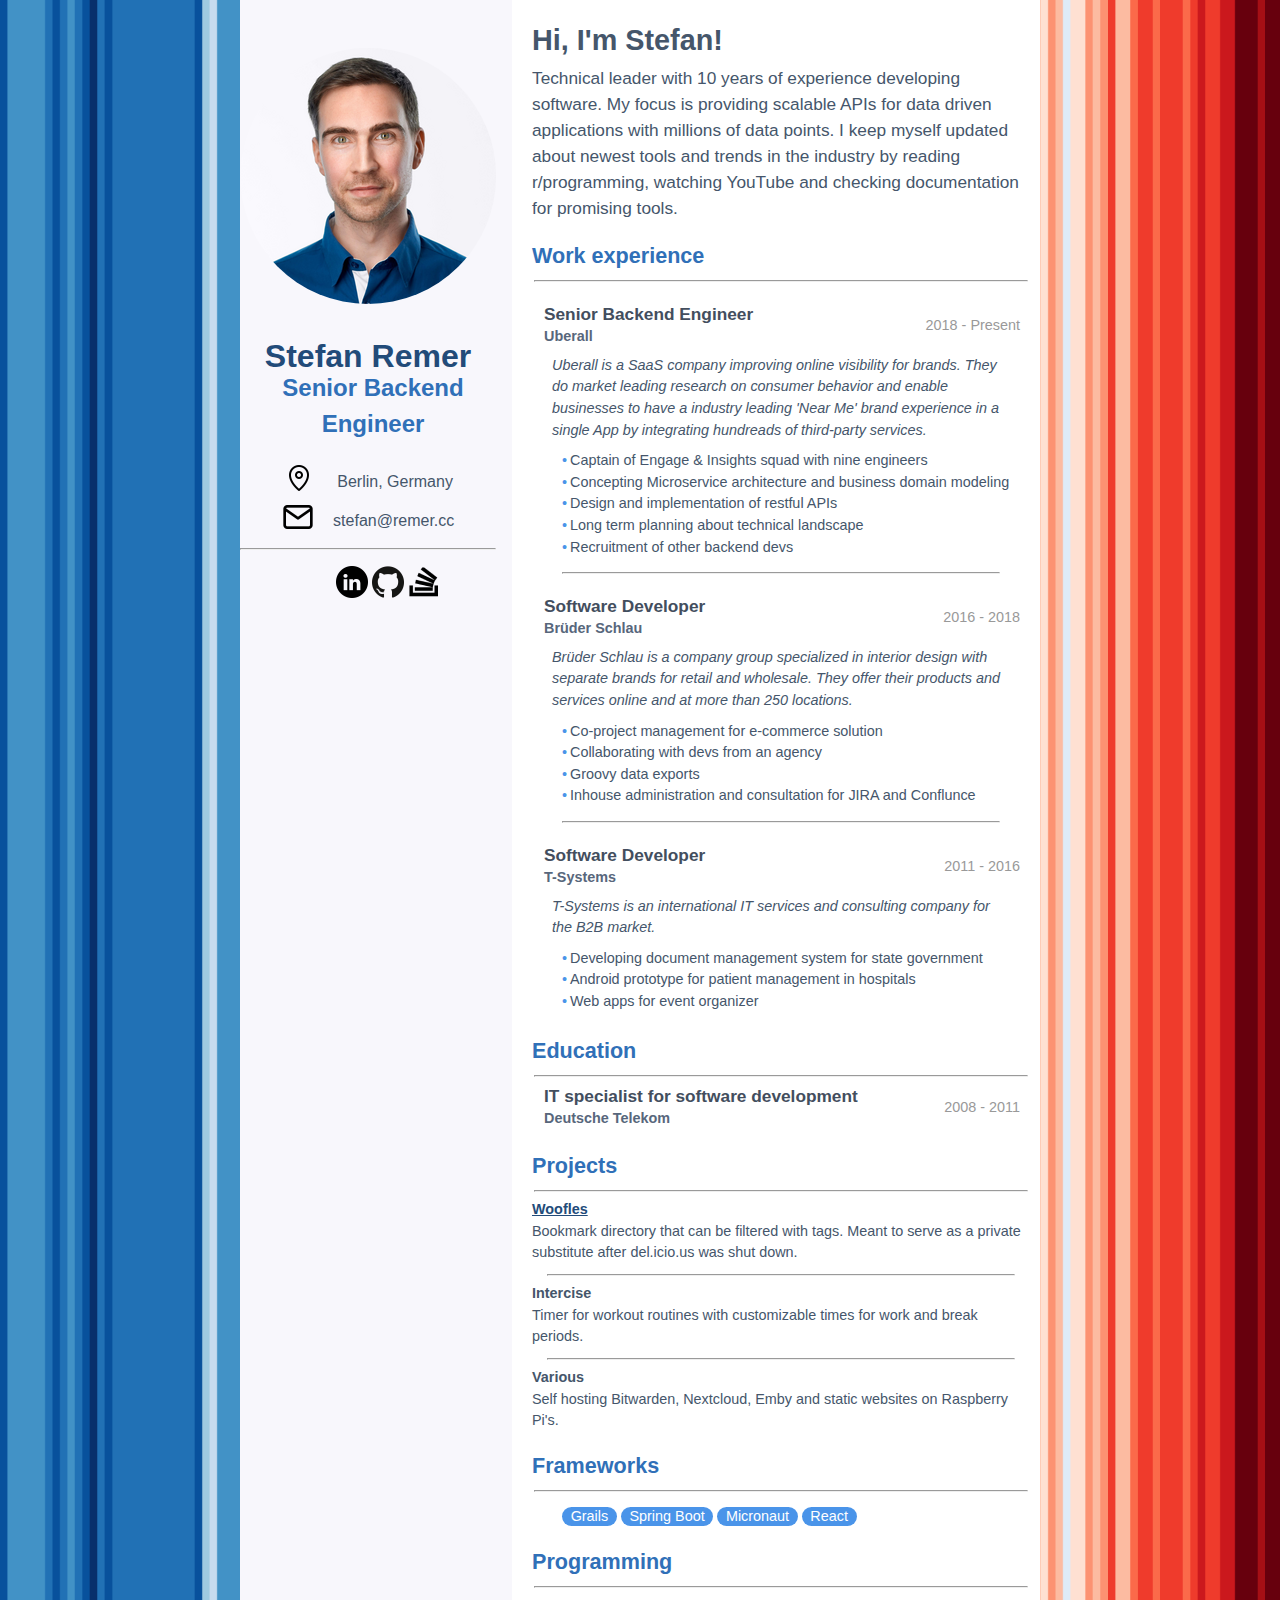
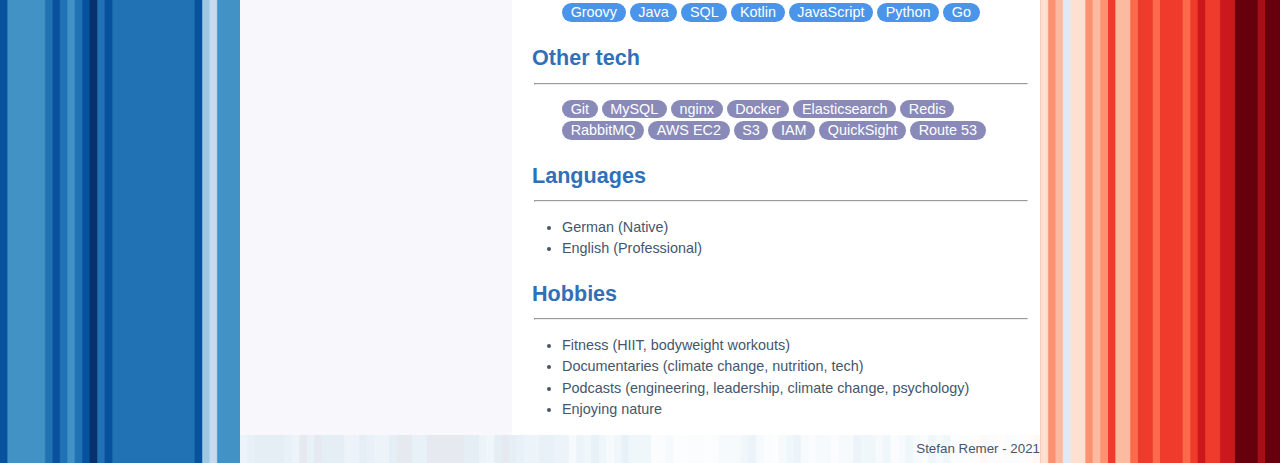
==== index.html @ 42f54d9b "umlaut fix" ====
<!DOCTYPE html>
<html>
  <head>
    <title>Stefan Remer</title>
    <link rel="stylesheet" href="style.css" />
    <meta property="og:title" content="Stefan Remer" />
    <meta property="og:description" content="Personal developer website" />
    <meta property="og:type" content="website" />
    <meta property="og:url" content="https://remer.cc" />
    <meta property="og:locale" content="en_gb" />
    <!-- <meta property="og:image" content=""> -->
  </head>
  <body>
    <div class="wrapper">
      <div class="summary">
        <div class="portrait">
          <img src="portrait.png" />
        </div>
        <div class="header">
          <div class="name">
            <h1>Stefan Remer</h1>
          </div>
          <div class="title">
            <h2>Senior Backend Engineer</h2>
          </div>

          <div class="contact">
            <div class="contact-row">
              <div><img src="pin.png" /></div>
              <div>Berlin, Germany</div>
            </div>
            <div class="contact-row">
              <div><img src="mail.png" /></div>
              <div>stefan@remer.cc</div>
            </div>
          </div>
        </div>

        <hr />

        <ul class="social">
          <li><a href="https://linkedin.com/in/stefan-remer/" target="_blank"><img src="linkedin.png"/></a></li>
          <li><a href="https://github.com/steffbo" target="_blank"><img src="github.png"/></a></li>
          <li><a href="https://stackoverflow.com/users/651100/" target="_blank"><img src="stackoverflow.png"/></a></li>
        </ul>
      </div>

      <div class="biography">
        <section id="intro">
          <h1>Hi, I'm Stefan!</h1>
          <div class="brief">Technical leader with 10 years of experience developing software.
            My focus is providing scalable APIs for data driven applications with millions of data points.
            I keep myself updated about newest tools and trends in the industry by reading r/programming, watching YouTube
            and checking documentation for promising tools. 
          </div>
        </section>

        <section id="jobs">
          <h2>Work experience</h2>
          <hr/>
          <div class="job">
            <div class="job-header">
              <div class="job-header-left">
                <div class="job-header-title">Senior Backend Engineer</div>
                <div class="job-header-company">Uberall</div>
              </div>
              <div class="job-header-right">2018 - Present</div>
            </div>
            <div class="company-description">
              Uberall is a SaaS company improving online visibility for brands. 
              They do market leading research on consumer behavior and enable businesses 
              to have a industry leading 'Near Me' brand experience in a single App 
              by integrating hundreads of third-party services.
            </div>
            <div class="job-content">
              <ul>
                <li>Captain of Engage & Insights squad with nine engineers</li>
                <li>Concepting Microservice architecture and business domain modeling</li>
                <li>Design and implementation of restful APIs</li>
                <li>Long term planning about technical landscape</li>
                <li>Recruitment of other backend devs</li>
              </ul>
            </div>
          </div>

          <hr class="job-devider"/>

          <div class="job">
            <div class="job-header">
              <div class="job-header-left">
                <div class="job-header-title">Software Developer</div>
                <div class="job-header-company">Br&uuml;der Schlau</div>
              </div>
              <div class="job-header-right">2016 - 2018</div>
            </div>
            <div class="company-description">
              Br&uuml;der Schlau is a company group specialized in interior design with separate brands 
              for retail and wholesale. They offer their products and services online and at more than 250 locations.
            </div>
            <div class="job-content">
              <ul>
                <li>Co-project management for e-commerce solution</li>
                <li>Collaborating with devs from an agency</li>
                <li>Groovy data exports</li>
                <li>Inhouse administration and consultation for JIRA and Conflunce</li>
              </ul>
            </div>
          </div>

          <hr class="job-devider"/>

          <div class="job">
            <div class="job-header">
              <div class="job-header-left">
                <div class="job-header-title">Software Developer</div>
                <div class="job-header-company">T-Systems</div>
              </div>
              <div class="job-header-right">2011 - 2016</div>
            </div>
            <div class="company-description">
              T-Systems is an international IT services and consulting company for the B2B market.
            </div>
            <div class="job-content">
              <ul>
                <li>Developing document management system for state government</li>
                <li>Android prototype for patient management in hospitals</li>
                <li>Web apps for event organizer</li>
              </ul>
            </div>
          </div>

        </section>

        <section id="education">
          <h2>Education</h2>
          <hr/>
          <div class="education-header">
            <div class="education-left">
              <div class="education-title">IT specialist for software development</div>
              <div class="education-company">Deutsche Telekom</div>
            </div>
            <div class="education-time">2008 - 2011</div>
          </div>
        </section>

        
        <section id="projects">
          <h2>Projects</h2>
          <hr/>  
          <div class="project-title">
            <a href="https://woofl.es" target="_blank">Woofles</a>
          </div>
          <div class="project-description">
            Bookmark directory that can be filtered with tags. 
            Meant to serve as a private substitute after del.icio.us was shut down.
          </div>
          <hr class="project-devider"/>
          <div class="project-title">Intercise</div>
          <div class="project-description">
             Timer for workout routines with customizable times for work and break periods.
          </div>
          <hr class="project-devider"/>
          <div class="project-title">Various</div>
          <div class="project-description">
            Self hosting Bitwarden, Nextcloud, Emby and static websites on Raspberry Pi's.
          </div>
        </section>

        <section id="skills">
          <h2>Frameworks</h2>
          <hr/>
          <ul class="skills">
            <li><span class="skill-badge">Grails</span></li>
            <li><span class="skill-badge">Spring Boot</span></li>
            <li><span class="skill-badge">Micronaut</span></li>
            <li><span class="skill-badge">React</span></li>
          </ul>

          <h2>Programming</h2>
          <hr/>
          <ul class="skills">
            <li><span class="skill-badge">Groovy</span></li>
            <li><span class="skill-badge">Java</span></li>
            <li><span class="skill-badge">SQL</span></li>
            <li><span class="skill-badge">Kotlin</span></li>
            <li><span class="skill-badge">JavaScript</span></li>
            <li><span class="skill-badge">Python</span></li>
            <li><span class="skill-badge">Go</span></li>
          </ul>

          <h2>Other tech</h2>
          <hr/>
          <ul class="skills">
            <li><span class="skill-badge badge-others">Git</span></li>
            <li><span class="skill-badge badge-others">MySQL</span></li>
            <li><span class="skill-badge badge-others">nginx</span></li>
            <li><span class="skill-badge badge-others">Docker</span></li>
            <li><span class="skill-badge badge-others">Elasticsearch</span></li>
            <li><span class="skill-badge badge-others">Redis</span></li>
            <li><span class="skill-badge badge-others">RabbitMQ</span></li>
            <li><span class="skill-badge badge-others">AWS EC2</span></li>
            <li><span class="skill-badge badge-others">S3</span></li>
            <li><span class="skill-badge badge-others">IAM</span></li>
            <li><span class="skill-badge badge-others">QuickSight</span></li>
            <li><span class="skill-badge badge-others">Route 53</span></li>
            <li></li>
          </ul>
        </section>

        <section id="languages">
          <h2>Languages</h2>
          <hr/>
            <ul>
              <li>German (Native)</li>
              <li>English (Professional)</li>
            </ul>
        </section>

        <section id="hobbies">
          <h2>Hobbies</h2>
          <hr/>
            <ul>
              <li>Fitness (HIIT, bodyweight workouts)</li>
              <li>Documentaries (climate change, nutrition, tech)</li>
              <li>Podcasts (engineering, leadership, climate change, psychology)</li>
              <li>Enjoying nature</li>
            </ul>
        </section>

      </div>

    </div>
    <footer>
        <div class="footer-text">
          Stefan Remer - 2021
        </div>
      </footer>
  </body>
</html>
---- style.css ----
body {
  padding: 0;
  margin: 0;
  background-image: url("global-warming-stripes.png");
  background-repeat: repeat-y;
  background-size: contain;
  font-family: 'Roboto', sans-serif;
  font-size: 1rem;
  font-weight: 400;
  line-height: 1.5;
  color: #45566b;
}

a {
  color: #224b79;
}

.wrapper {
  display: flex;
  flex-direction: column;
  width: 80%;
  margin: auto;
}

.summary {
  padding-top: 3rem;
  background-color: #f8f7fc;
  text-align: center;
  color: #224b79;
}

.name {
  margin-bottom: -30px;
}

.portrait img {
  width: 256px;
  border-radius: 50%;
}

.contact {
  margin: 0 35%;
  display: flex;
  flex-direction: column;
}

.contact-row {
  justify-content: space-around;
  align-items: center;
  display: flex;
  color: #45566b;
}

ul.social > li {
  display: inline-block;
  zoom: 1;
}

h1 {
  margin-bottom: 4px;
}

h2, h3 {
  margin-left: 10px;
  color: #3070b8;
}

.biography hr {
  width: 95%;
  margin-top: -10px;
}

#intro {
  margin-left: 10px;
}

.brief {
  font-size: larger;
  padding-right: 6px;
}

#job {
  margin: -20px 0 0 20px;
}

.biography {
  background-color: #fff;
  font-size: 0.9rem;
  width: 100%;
}

.job {  
  display: flex;
  margin: 20px 20px 0;
  flex-direction: column;
}

.job-header {
  display: flex;
  justify-content: space-between;
}

.job-header-left {
  display: flex;
  flex-direction: column;
}

.job-header-title {
  margin: 0 2px 2px 2px;
  font-weight: 700;
  font-size: larger;
  color: #434E5E;
}

.job-header-company {
  margin: -4px 2px 2px 2px;
  font-weight: bold;
  color: #58677c;
}

.job-header-right {
  color: #999;
  align-self: center;
}

.company-description {
  margin: 0 10px;
  padding: 5px 0;
  font-style: italic;
}

.job-content ul {
  margin: 4px 0;
  list-style: none;
}

.job-content li::before {
  content: "\2022";
  color: #4a94e9;
  display: inline-block;
  width: 8px;
  margin-left: -20px;
}

.job-devider {
  margin-top: 10px !important;
  width: 84% !important;
}

.education-header {
  margin: 0 20px;
  display: flex;
  justify-content: space-between;
}

.education-left {
  display: flex;
  flex-direction: column;
}

.education-title {
  margin: 0 2px 2px 2px;
  font-weight: 700;
  font-size: larger;
  color: #434E5E;
}

.education-company {
  margin: -4px 2px 2px 2px;
  font-weight: bold;
  color: #58677c;
}

.education-time {
  color: #999;
  align-self: center;
}

.project-devider {
  margin-top: 10px !important;
  width: 90% !important;
}

.project-title {
  font-weight: bold;
  padding: 0 10px;
}

.project-description {
  padding: 0 10px;
}

.skills li {
  display: inline-block;
}

.skill-badge {
  color: #fff;
  background-color: #4a94e9;
  padding: 0.1em 0.6em;
  border-radius: 10rem;
}

.badge-others {
  background-color: #22237988;
}

footer {
  margin: auto;
  width: 80%;
  background-color: rgba(255, 255, 255, 0.9);
  text-align: right;
  padding: 4px 0;
  font-size: smaller;
}

@media screen and (min-width: 992px) {
  .wrapper {
    width: 800px;
    flex-direction: row;
  }

  .summary {
    padding-right: 1rem;
  }

  .contact {
    margin: 0 2rem;
  }

  .biography {
    padding-left: 10px;
  }

  footer {
    width: 800px;
  }
}

@media screen and (max-width: 992px) {
  .biography {
    font-size: 1rem;
  }

  .name {
    font-size: 1.2em;
  }

  .contact-row {
    font-size: 1.5rem;
  }

  .job-header-title, .education-title {
    font-size: 2em;
  }

  .job-header-company, .education-company {
    font-size: 1.6em;
  }

  .skill-badge {
    font-size: 1.6em;
  }
}

@media print {
  body {
    background-image: none;
  }

  .portrait img {
    width: 156px;
  }

  a {
    color: inherit;
    text-decoration: inherit;
  }

  .summary {
    background-color: #fff;
    width: 100%;
    padding-top: 0;
    display: flex;
    flex-direction: row;
  }

  .name {
    margin-top: -20px;
  }

  .title {
    margin-bottom: -10px;
  }

  .header {
    width: 100%;
  }

  .contact {
    margin: 0 20%;
  }

  .social {
    visibility: hidden;
  }
}
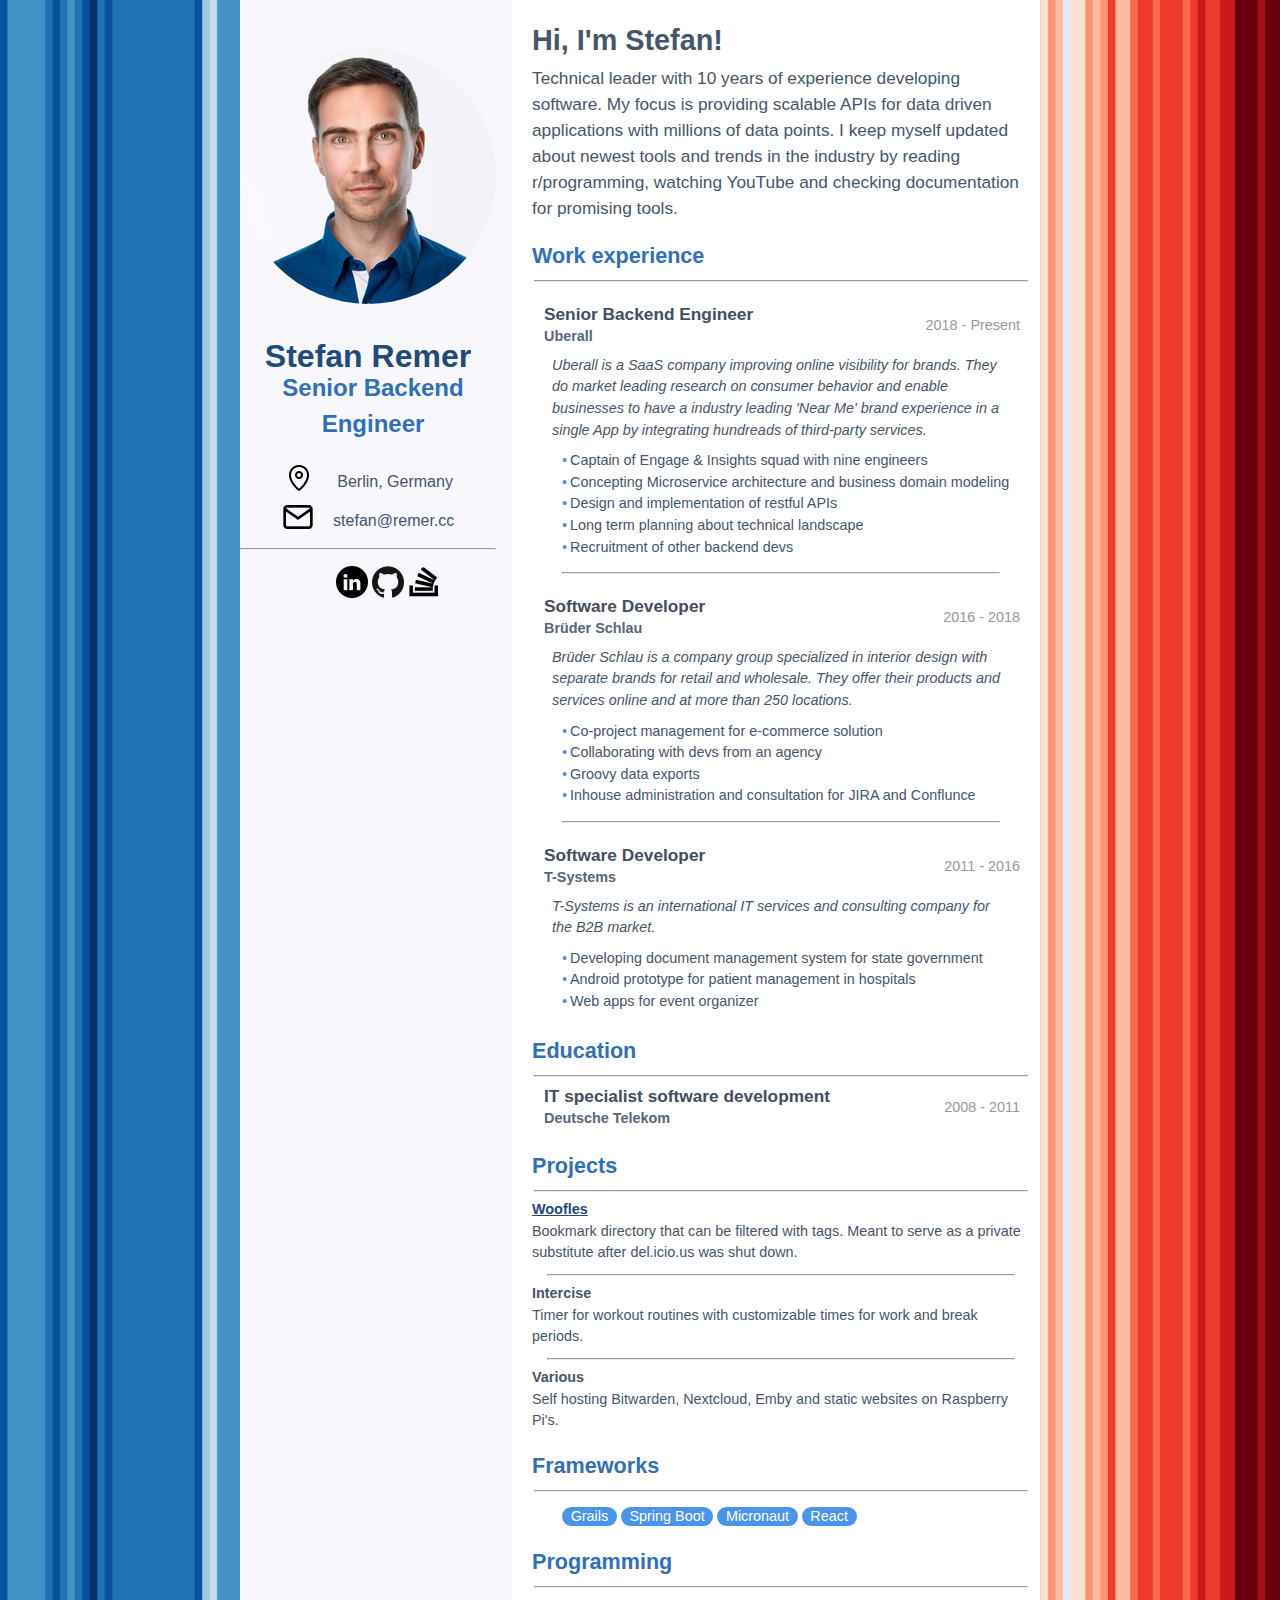
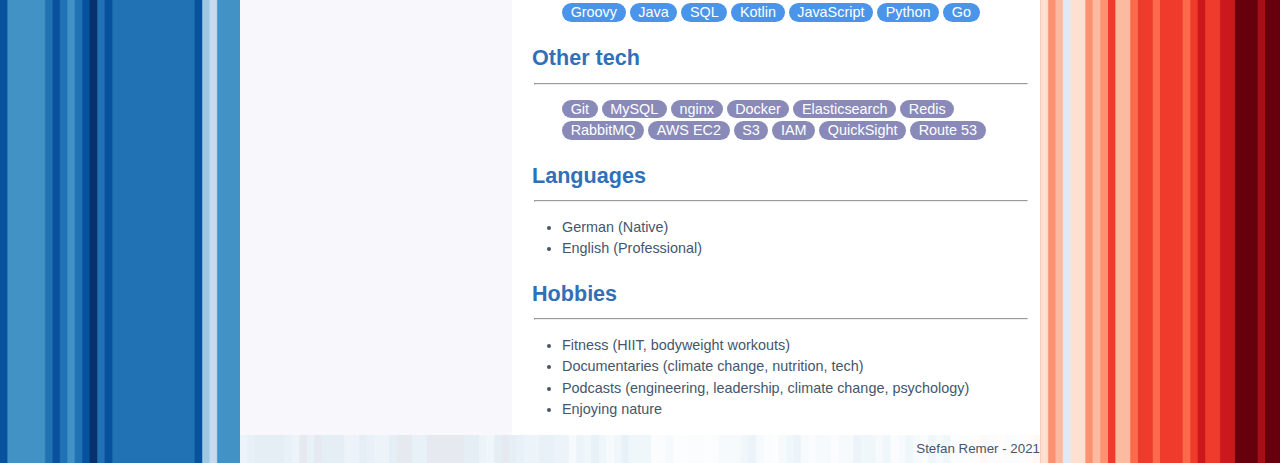
==== commit 0ee7ba8f: "fix education-right" ====
--- a/index.html
+++ b/index.html
@@ -134,15 +134,16 @@
         <section id="education">
           <h2>Education</h2>
           <hr/>
-          <div class="education-header">
-            <div class="education-left">
-              <div class="education-title">IT specialist for software development</div>
-              <div class="education-company">Deutsche Telekom</div>
-            </div>
-            <div class="education-time">2008 - 2011</div>
-          </div>
-        </section>
-
+          <div class="education">
+            <div class="education-header">
+              <div class="education-left">
+                <div class="education-title">IT specialist software development</div>
+                <div class="education-company">Deutsche Telekom</div>
+              </div>
+              <div class="education-right">2008 - 2011</div>
+            </div>
+          </div>
+        </section>
         
         <section id="projects">
           <h2>Projects</h2>
@@ -231,9 +232,9 @@
 
     </div>
     <footer>
-        <div class="footer-text">
-          Stefan Remer - 2021
-        </div>
-      </footer>
+      <div class="footer-text">
+        Stefan Remer - 2021
+      </div>
+    </footer>
   </body>
 </html>
--- a/style.css
+++ b/style.css
@@ -79,14 +79,14 @@
   padding-right: 6px;
 }
 
-#job {
-  margin: -20px 0 0 20px;
-}
-
 .biography {
   background-color: #fff;
   font-size: 0.9rem;
   width: 100%;
+}
+
+#job {
+  margin: -20px 0 0 20px;
 }
 
 .job {  
@@ -147,8 +147,11 @@
   width: 84% !important;
 }
 
+.education {
+  margin: 0 20px 0;
+}
+
 .education-header {
-  margin: 0 20px;
   display: flex;
   justify-content: space-between;
 }
@@ -171,7 +174,7 @@
   color: #58677c;
 }
 
-.education-time {
+.education-right {
   color: #999;
   align-self: center;
 }
@@ -239,7 +242,7 @@
 
 @media screen and (max-width: 992px) {
   .biography {
-    font-size: 1rem;
+    font-size: 1em;
   }
 
   .name {
@@ -255,6 +258,10 @@
   }
 
   .job-header-company, .education-company {
+    font-size: 1.6em;
+  }
+
+  .job-header-right, .education-right {
     font-size: 1.6em;
   }
 
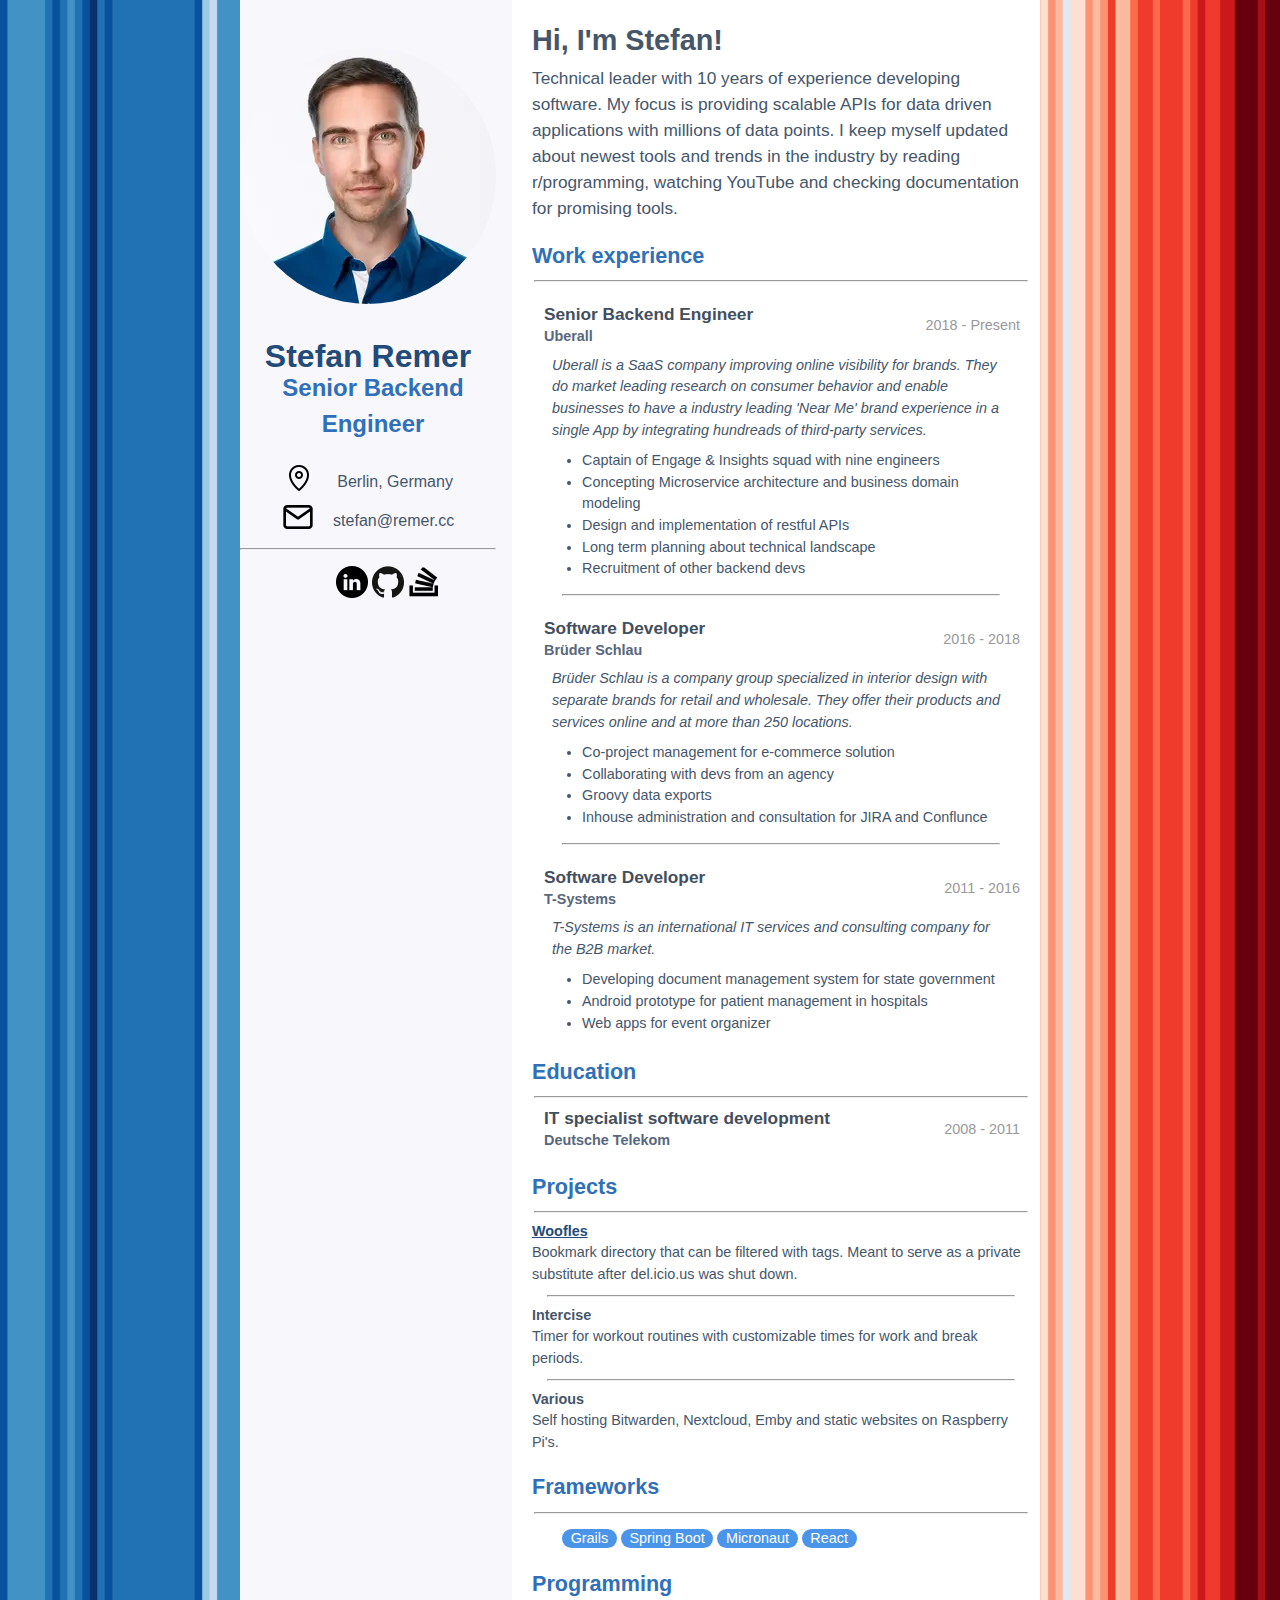
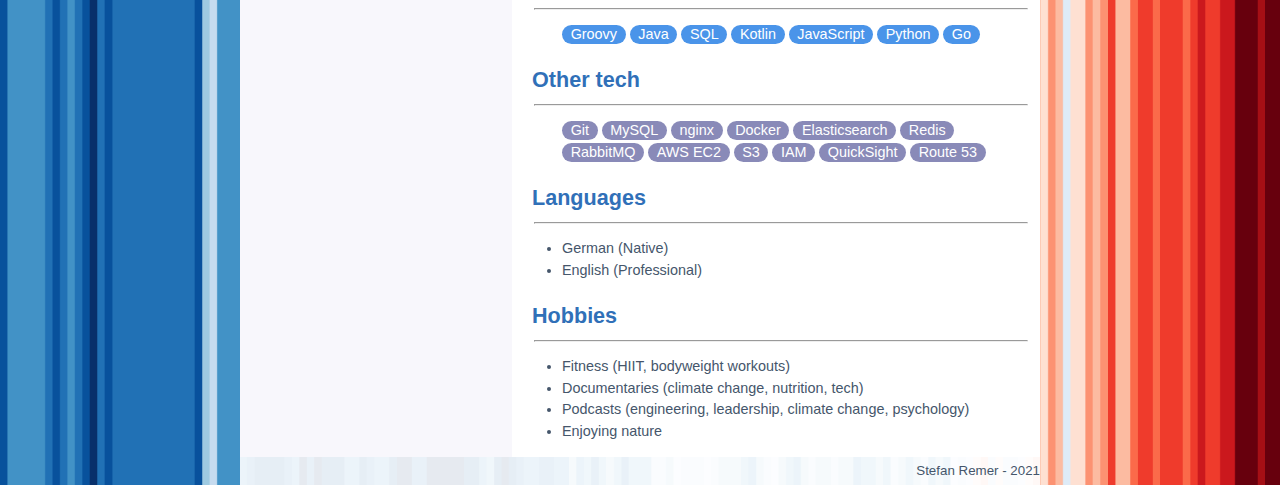
==== commit ec8a66da: "minify" ====
--- a/index.html
+++ b/index.html
@@ -2,19 +2,20 @@
 <html>
   <head>
     <title>Stefan Remer</title>
-    <link rel="stylesheet" href="style.css" />
+    <style>
+      body{padding:0;margin:0;background-image:url(global-warming-stripes-1px.png);background-repeat:repeat-y;background-size:contain;font-family:Roboto,sans-serif;font-size:1rem;font-weight:400;line-height:1.5;color:#45566b}a{color:#224b79}.wrapper{display:flex;flex-direction:column;width:80%;margin:auto}.summary{padding-top:3rem;background-color:#f8f7fc;text-align:center;color:#224b79}.name{margin-bottom:-30px}.portrait img{width:256px;border-radius:50%}.contact{margin:0 35%;display:flex;flex-direction:column}.contact-row{justify-content:space-around;align-items:center;display:flex;color:#45566b}ul.social>li{display:inline-block;zoom:1}h1{margin-bottom:4px}h2,h3{margin-left:10px;color:#3070b8}.biography hr{width:95%;margin-top:-10px}#intro{margin-left:10px}.brief{font-size:larger;padding-right:6px}.biography{background-color:#fff;font-size:.9rem;width:100%}#job{margin:-20px 0 0 20px}.job{display:flex;margin:20px 20px 0;flex-direction:column}.job-header{display:flex;justify-content:space-between}.job-header-left{display:flex;flex-direction:column}.job-header-title{margin:0 2px 2px 2px;font-weight:700;font-size:larger;color:#434e5e}.job-header-company{margin:-4px 2px 2px 2px;font-weight:700;color:#58677c}.job-header-right{color:#999;align-self:center}.company-description{margin:0 10px;padding:5px 0;font-style:italic}.job-content ul{margin:4px 0}.job-devider{margin-top:10px!important;width:84%!important}.education{margin:0 20px 0}.education-header{display:flex;justify-content:space-between}.education-left{display:flex;flex-direction:column}.education-title{margin:0 2px 2px 2px;font-weight:700;font-size:larger;color:#434e5e}.education-company{margin:-4px 2px 2px 2px;font-weight:700;color:#58677c}.education-right{color:#999;align-self:center}.project-devider{margin-top:10px!important;width:90%!important}.project-title{font-weight:700;padding:0 10px}.project-description{padding:0 10px}.skills li{display:inline-block}.skill-badge{color:#fff;background-color:#4a94e9;padding:.1em .6em;border-radius:10rem}.badge-others{background-color:#22237988}footer{margin:auto;width:80%;background-color:rgba(255,255,255,.9);text-align:right;padding:4px 0;font-size:smaller}@media screen and (min-width:992px){.wrapper{width:800px;flex-direction:row}.summary{padding-right:1rem}.contact{margin:0 2rem}.biography{padding-left:10px}footer{width:800px}}@media screen and (max-width:992px){.biography{font-size:1em}.name{font-size:1.2em}.contact-row{font-size:1.5rem}.education-title,.job-header-title{font-size:2em}.education-company,.job-header-company{font-size:1.6em}.education-right,.job-header-right{font-size:1.6em}.skill-badge{font-size:1.6em}}@media print{body{background-image:none}.portrait img{width:156px}a{color:inherit;text-decoration:inherit}.summary{background-color:#fff;width:100%;padding-top:0;display:flex;flex-direction:row}.name{margin-top:-20px}.title{margin-bottom:-10px}.header{width:100%}.contact{margin:0 20%}.social{visibility:hidden}.job-header{margin-top:-8px}footer{visibility:hidden}}
+    </style>
     <meta property="og:title" content="Stefan Remer" />
     <meta property="og:description" content="Personal developer website" />
     <meta property="og:type" content="website" />
     <meta property="og:url" content="https://remer.cc" />
     <meta property="og:locale" content="en_gb" />
-    <!-- <meta property="og:image" content=""> -->
   </head>
   <body>
     <div class="wrapper">
       <div class="summary">
         <div class="portrait">
-          <img src="portrait.png" />
+          <img src="portrait.webp" height="256px" width="256px"/>
         </div>
         <div class="header">
           <div class="name">
@@ -26,11 +27,11 @@
 
           <div class="contact">
             <div class="contact-row">
-              <div><img src="pin.png" /></div>
+              <div><img src="pin.webp" height="32px" width="32px"/></div>
               <div>Berlin, Germany</div>
             </div>
             <div class="contact-row">
-              <div><img src="mail.png" /></div>
+              <div><img src="mail.webp" height="32px" width="32px"/></div>
               <div>stefan@remer.cc</div>
             </div>
           </div>
@@ -39,9 +40,9 @@
         <hr />
 
         <ul class="social">
-          <li><a href="https://linkedin.com/in/stefan-remer/" target="_blank"><img src="linkedin.png"/></a></li>
-          <li><a href="https://github.com/steffbo" target="_blank"><img src="github.png"/></a></li>
-          <li><a href="https://stackoverflow.com/users/651100/" target="_blank"><img src="stackoverflow.png"/></a></li>
+          <li><a href="https://linkedin.com/in/stefan-remer/" target="_blank"><img src="linkedin.webp" height="32px" width="32px"/></a></li>
+          <li><a href="https://github.com/steffbo" target="_blank"><img src="github.webp" height="32px" width="32px"/></a></li>
+          <li><a href="https://stackoverflow.com/users/651100/" target="_blank"><img src="stackoverflow.webp" height="32px" width="32px"/></a></li>
         </ul>
       </div>
 
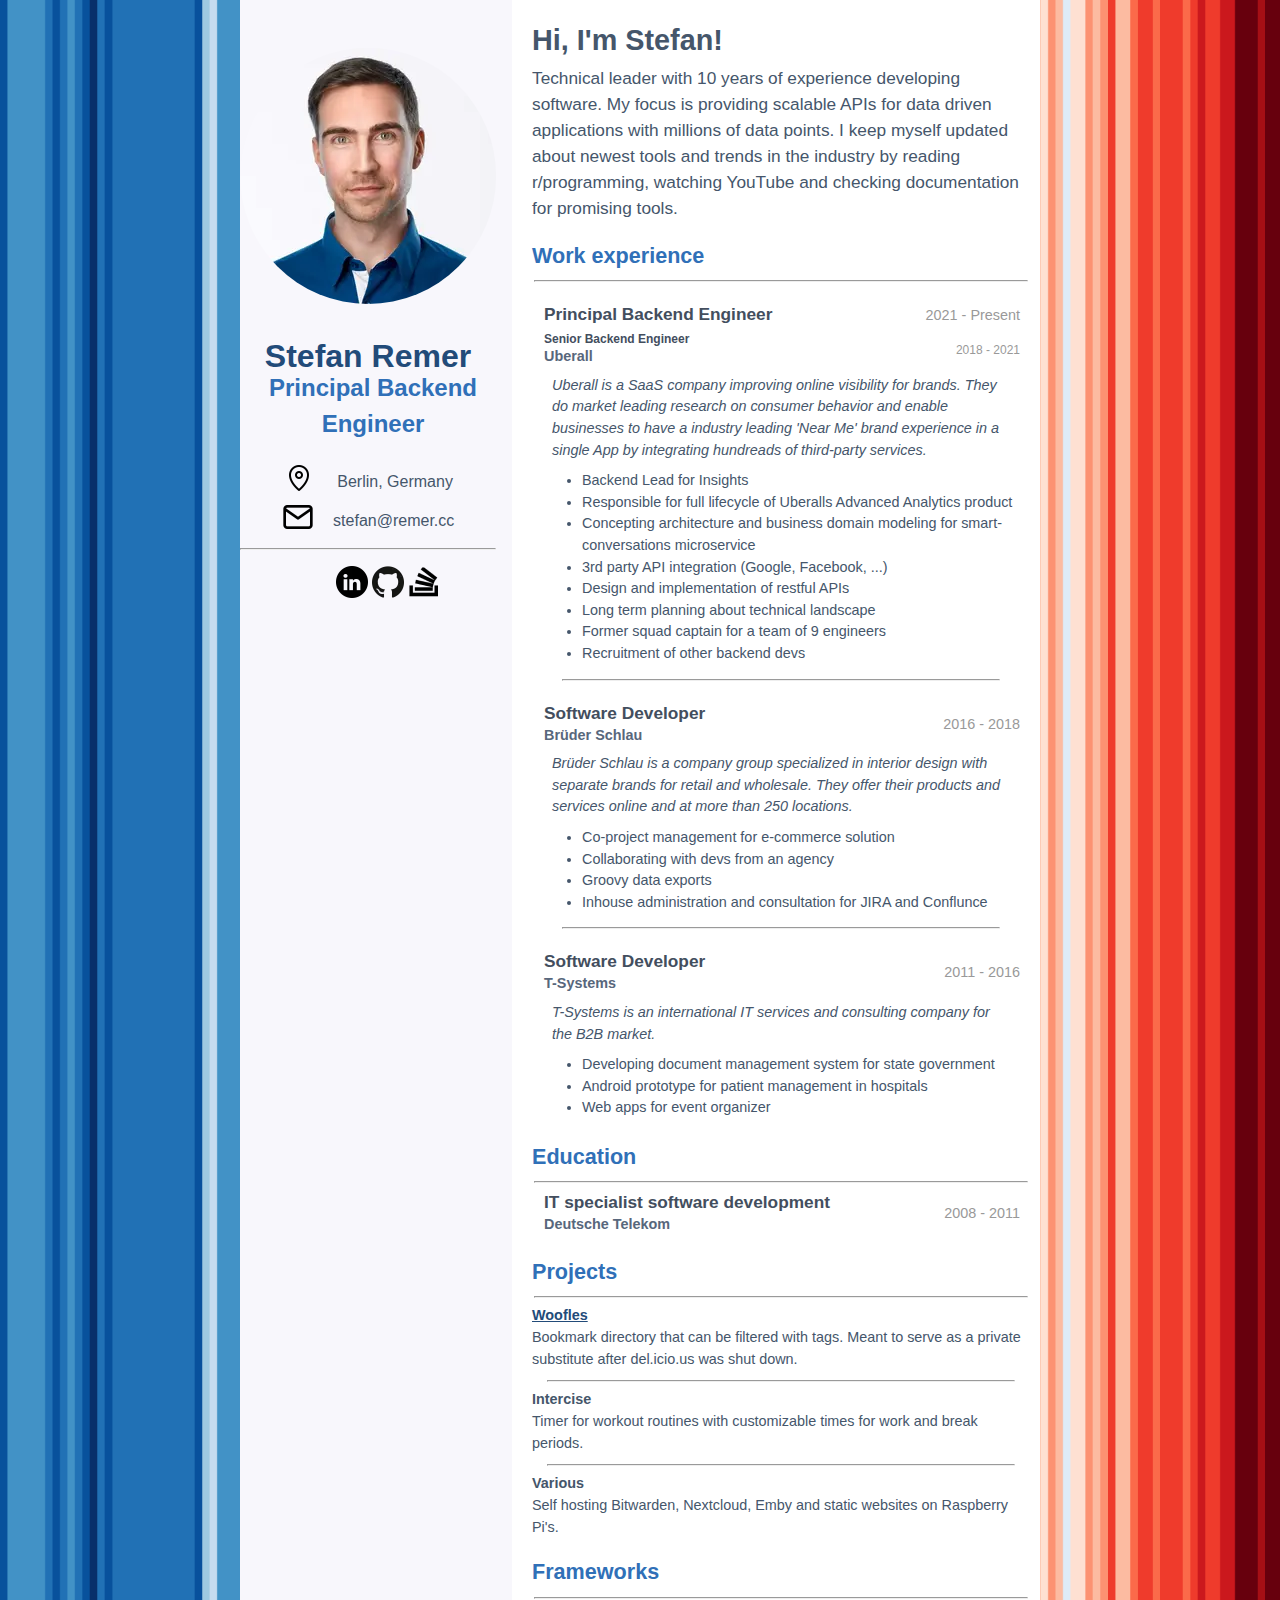
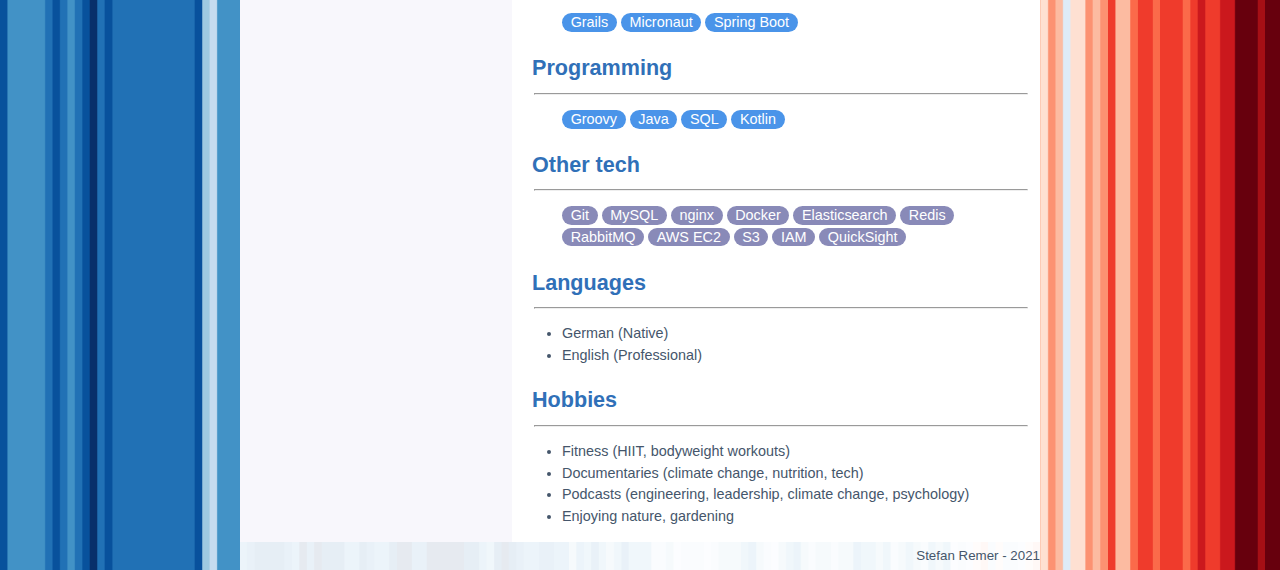
==== commit a87e84fa: "uberall update" ====
--- a/index.html
+++ b/index.html
@@ -3,7 +3,7 @@
   <head>
     <title>Stefan Remer</title>
     <style>
-      body{padding:0;margin:0;background-image:url(global-warming-stripes-1px.png);background-repeat:repeat-y;background-size:contain;font-family:Roboto,sans-serif;font-size:1rem;font-weight:400;line-height:1.5;color:#45566b}a{color:#224b79}.wrapper{display:flex;flex-direction:column;width:80%;margin:auto}.summary{padding-top:3rem;background-color:#f8f7fc;text-align:center;color:#224b79}.name{margin-bottom:-30px}.portrait img{width:256px;border-radius:50%}.contact{margin:0 35%;display:flex;flex-direction:column}.contact-row{justify-content:space-around;align-items:center;display:flex;color:#45566b}ul.social>li{display:inline-block;zoom:1}h1{margin-bottom:4px}h2,h3{margin-left:10px;color:#3070b8}.biography hr{width:95%;margin-top:-10px}#intro{margin-left:10px}.brief{font-size:larger;padding-right:6px}.biography{background-color:#fff;font-size:.9rem;width:100%}#job{margin:-20px 0 0 20px}.job{display:flex;margin:20px 20px 0;flex-direction:column}.job-header{display:flex;justify-content:space-between}.job-header-left{display:flex;flex-direction:column}.job-header-title{margin:0 2px 2px 2px;font-weight:700;font-size:larger;color:#434e5e}.job-header-company{margin:-4px 2px 2px 2px;font-weight:700;color:#58677c}.job-header-right{color:#999;align-self:center}.company-description{margin:0 10px;padding:5px 0;font-style:italic}.job-content ul{margin:4px 0}.job-devider{margin-top:10px!important;width:84%!important}.education{margin:0 20px 0}.education-header{display:flex;justify-content:space-between}.education-left{display:flex;flex-direction:column}.education-title{margin:0 2px 2px 2px;font-weight:700;font-size:larger;color:#434e5e}.education-company{margin:-4px 2px 2px 2px;font-weight:700;color:#58677c}.education-right{color:#999;align-self:center}.project-devider{margin-top:10px!important;width:90%!important}.project-title{font-weight:700;padding:0 10px}.project-description{padding:0 10px}.skills li{display:inline-block}.skill-badge{color:#fff;background-color:#4a94e9;padding:.1em .6em;border-radius:10rem}.badge-others{background-color:#22237988}footer{margin:auto;width:80%;background-color:rgba(255,255,255,.9);text-align:right;padding:4px 0;font-size:smaller}@media screen and (min-width:992px){.wrapper{width:800px;flex-direction:row}.summary{padding-right:1rem}.contact{margin:0 2rem}.biography{padding-left:10px}footer{width:800px}}@media screen and (max-width:992px){.biography{font-size:1em}.name{font-size:1.2em}.contact-row{font-size:1.5rem}.education-title,.job-header-title{font-size:2em}.education-company,.job-header-company{font-size:1.6em}.education-right,.job-header-right{font-size:1.6em}.skill-badge{font-size:1.6em}}@media print{body{background-image:none}.portrait img{width:156px}a{color:inherit;text-decoration:inherit}.summary{background-color:#fff;width:100%;padding-top:0;display:flex;flex-direction:row}.name{margin-top:-20px}.title{margin-bottom:-10px}.header{width:100%}.contact{margin:0 20%}.social{visibility:hidden}.job-header{margin-top:-8px}footer{visibility:hidden}}
+      body{padding:0;margin:0;background-image:url(global-warming-stripes-1px.png);background-repeat:repeat-y;background-size:contain;font-family:Roboto,sans-serif;font-size:1rem;font-weight:400;line-height:1.5;color:#45566b}a{color:#224b79}.wrapper{display:flex;flex-direction:column;width:80%;margin:auto}.summary{padding-top:3rem;background-color:#f8f7fc;text-align:center;color:#224b79}.name{margin-bottom:-30px}.portrait img{width:256px;border-radius:50%}.contact{margin:0 35%;display:flex;flex-direction:column}.contact-row{justify-content:space-around;align-items:center;display:flex;color:#45566b}ul.social>li{display:inline-block;zoom:1}h1{margin-bottom:4px}h2,h3{margin-left:10px;color:#3070b8}.biography hr{width:95%;margin-top:-10px}#intro{margin-left:10px}.brief{font-size:larger;padding-right:6px}.biography{background-color:#fff;font-size:.9rem;width:100%}#job{margin:-20px 0 0 20px}.job{display:flex;margin:20px 20px 0;flex-direction:column}.job-header{display:flex;justify-content:space-between}.job-header-left{display:flex;flex-direction:column}.job-header-title{margin:0 2px 2px 2px;font-weight:700;font-size:larger;color:#434e5e}.small{font-size:smaller!important}.job-header-company{margin:-4px 2px 2px 2px;font-weight:700;color:#58677c}.job-header-right{color:#999;align-self:center}.company-description{margin:0 10px;padding:5px 0;font-style:italic}.job-content ul{margin:4px 0}.job-devider{margin-top:10px!important;width:84%!important}.education{margin:0 20px 0}.education-header{display:flex;justify-content:space-between}.education-left{display:flex;flex-direction:column}.education-title{margin:0 2px 2px 2px;font-weight:700;font-size:larger;color:#434e5e}.education-company{margin:-4px 2px 2px 2px;font-weight:700;color:#58677c}.education-right{color:#999;align-self:center}.project-devider{margin-top:10px!important;width:90%!important}.project-title{font-weight:700;padding:0 10px}.project-description{padding:0 10px}.skills li{display:inline-block}.skill-badge{color:#fff;background-color:#4a94e9;padding:.1em .6em;border-radius:10rem}.badge-others{background-color:#22237988}footer{margin:auto;width:80%;background-color:rgba(255,255,255,.9);text-align:right;padding:4px 0;font-size:smaller}@media screen and (min-width:992px){.wrapper{width:800px;flex-direction:row}.summary{padding-right:1rem}.contact{margin:0 2rem}.biography{padding-left:10px}footer{width:800px}}@media screen and (max-width:992px){.biography{font-size:1em}.name{font-size:1.2em}.contact-row{font-size:1.5rem}.education-title,.job-header-title{font-size:2em}.education-company,.job-header-company{font-size:1.6em}.education-right,.job-header-right{font-size:1.6em}.skill-badge{font-size:1.6em}}@media print{body{background-image:none}.portrait img{width:156px}a{color:inherit;text-decoration:inherit}.summary{background-color:#fff;width:100%;padding-top:0;display:flex;flex-direction:row}.name{margin-top:-20px}.title{margin-bottom:-10px}.header{width:100%}.contact{margin:0 20%}.social{visibility:hidden}.job-header{margin-top:-8px}footer{visibility:hidden}}
     </style>
     <meta property="og:title" content="Stefan Remer" />
     <meta property="og:description" content="Personal developer website" />
@@ -22,7 +22,7 @@
             <h1>Stefan Remer</h1>
           </div>
           <div class="title">
-            <h2>Senior Backend Engineer</h2>
+            <h2>Principal Backend Engineer</h2>
           </div>
 
           <div class="contact">
@@ -62,10 +62,16 @@
           <div class="job">
             <div class="job-header">
               <div class="job-header-left">
-                <div class="job-header-title">Senior Backend Engineer</div>
+                <div class="job-header-title">Principal Backend Engineer</div>
+              </div>
+              <div class="job-header-right">2021 - Present</div>
+            </div>
+            <div class="job-header">
+              <div class="job-header-left">
+                <div class="job-header-title small">Senior Backend Engineer</div>
                 <div class="job-header-company">Uberall</div>
               </div>
-              <div class="job-header-right">2018 - Present</div>
+              <div class="job-header-right small">2018 - 2021</div>
             </div>
             <div class="company-description">
               Uberall is a SaaS company improving online visibility for brands. 
@@ -75,10 +81,13 @@
             </div>
             <div class="job-content">
               <ul>
-                <li>Captain of Engage & Insights squad with nine engineers</li>
-                <li>Concepting Microservice architecture and business domain modeling</li>
+                <li>Backend Lead for Insights</li>
+                <li>Responsible for full lifecycle of Uberalls Advanced Analytics product</li>
+                <li>Concepting architecture and business domain modeling for smart-conversations microservice</li>
+                <li>3rd party API integration (Google, Facebook, ...)</li>
                 <li>Design and implementation of restful APIs</li>
                 <li>Long term planning about technical landscape</li>
+                <li>Former squad captain for a team of 9 engineers</li>
                 <li>Recruitment of other backend devs</li>
               </ul>
             </div>
@@ -173,9 +182,8 @@
           <hr/>
           <ul class="skills">
             <li><span class="skill-badge">Grails</span></li>
+            <li><span class="skill-badge">Micronaut</span></li>
             <li><span class="skill-badge">Spring Boot</span></li>
-            <li><span class="skill-badge">Micronaut</span></li>
-            <li><span class="skill-badge">React</span></li>
           </ul>
 
           <h2>Programming</h2>
@@ -185,9 +193,6 @@
             <li><span class="skill-badge">Java</span></li>
             <li><span class="skill-badge">SQL</span></li>
             <li><span class="skill-badge">Kotlin</span></li>
-            <li><span class="skill-badge">JavaScript</span></li>
-            <li><span class="skill-badge">Python</span></li>
-            <li><span class="skill-badge">Go</span></li>
           </ul>
 
           <h2>Other tech</h2>
@@ -204,7 +209,6 @@
             <li><span class="skill-badge badge-others">S3</span></li>
             <li><span class="skill-badge badge-others">IAM</span></li>
             <li><span class="skill-badge badge-others">QuickSight</span></li>
-            <li><span class="skill-badge badge-others">Route 53</span></li>
             <li></li>
           </ul>
         </section>
@@ -225,7 +229,7 @@
               <li>Fitness (HIIT, bodyweight workouts)</li>
               <li>Documentaries (climate change, nutrition, tech)</li>
               <li>Podcasts (engineering, leadership, climate change, psychology)</li>
-              <li>Enjoying nature</li>
+              <li>Enjoying nature, gardening</li>
             </ul>
         </section>
 
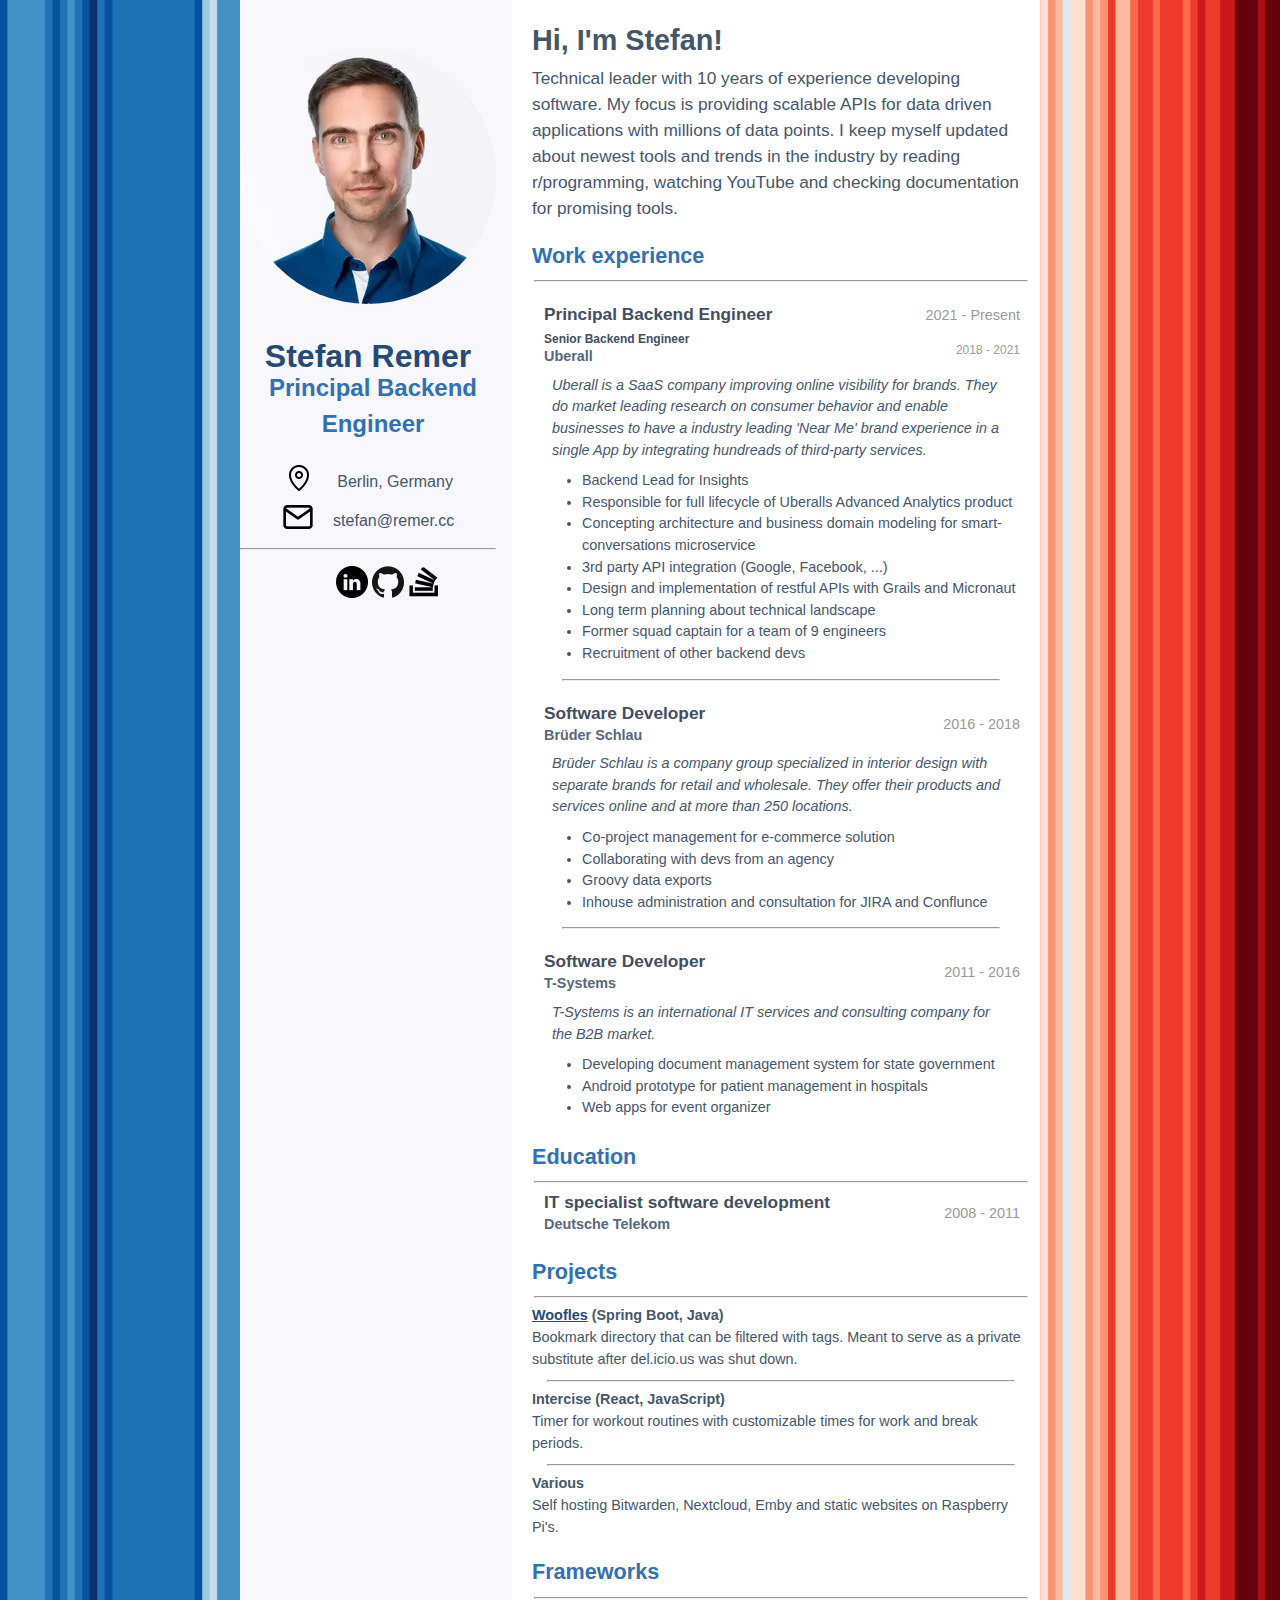
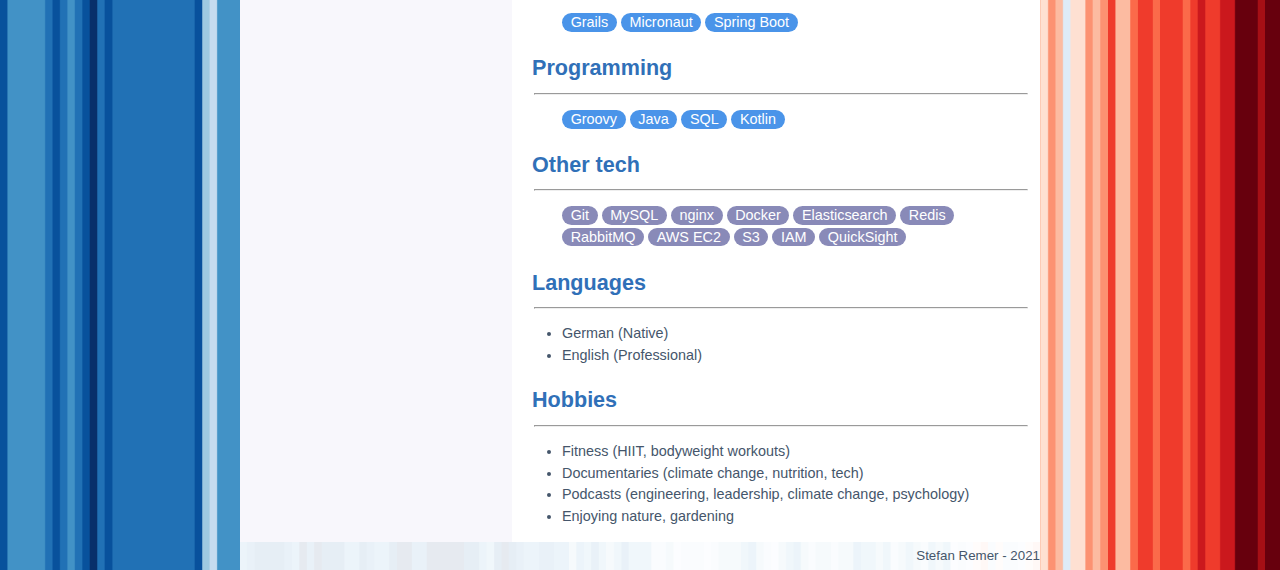
==== commit dd098619: "tech clarification" ====
--- a/index.html
+++ b/index.html
@@ -85,7 +85,7 @@
                 <li>Responsible for full lifecycle of Uberalls Advanced Analytics product</li>
                 <li>Concepting architecture and business domain modeling for smart-conversations microservice</li>
                 <li>3rd party API integration (Google, Facebook, ...)</li>
-                <li>Design and implementation of restful APIs</li>
+                <li>Design and implementation of restful APIs with Grails and Micronaut</li>
                 <li>Long term planning about technical landscape</li>
                 <li>Former squad captain for a team of 9 engineers</li>
                 <li>Recruitment of other backend devs</li>
@@ -159,14 +159,14 @@
           <h2>Projects</h2>
           <hr/>  
           <div class="project-title">
-            <a href="https://woofl.es" target="_blank">Woofles</a>
+            <a href="https://woofl.es" target="_blank">Woofles</a> (Spring Boot, Java)
           </div>
           <div class="project-description">
             Bookmark directory that can be filtered with tags. 
             Meant to serve as a private substitute after del.icio.us was shut down.
           </div>
           <hr class="project-devider"/>
-          <div class="project-title">Intercise</div>
+          <div class="project-title">Intercise (React, JavaScript)</div>
           <div class="project-description">
              Timer for workout routines with customizable times for work and break periods.
           </div>
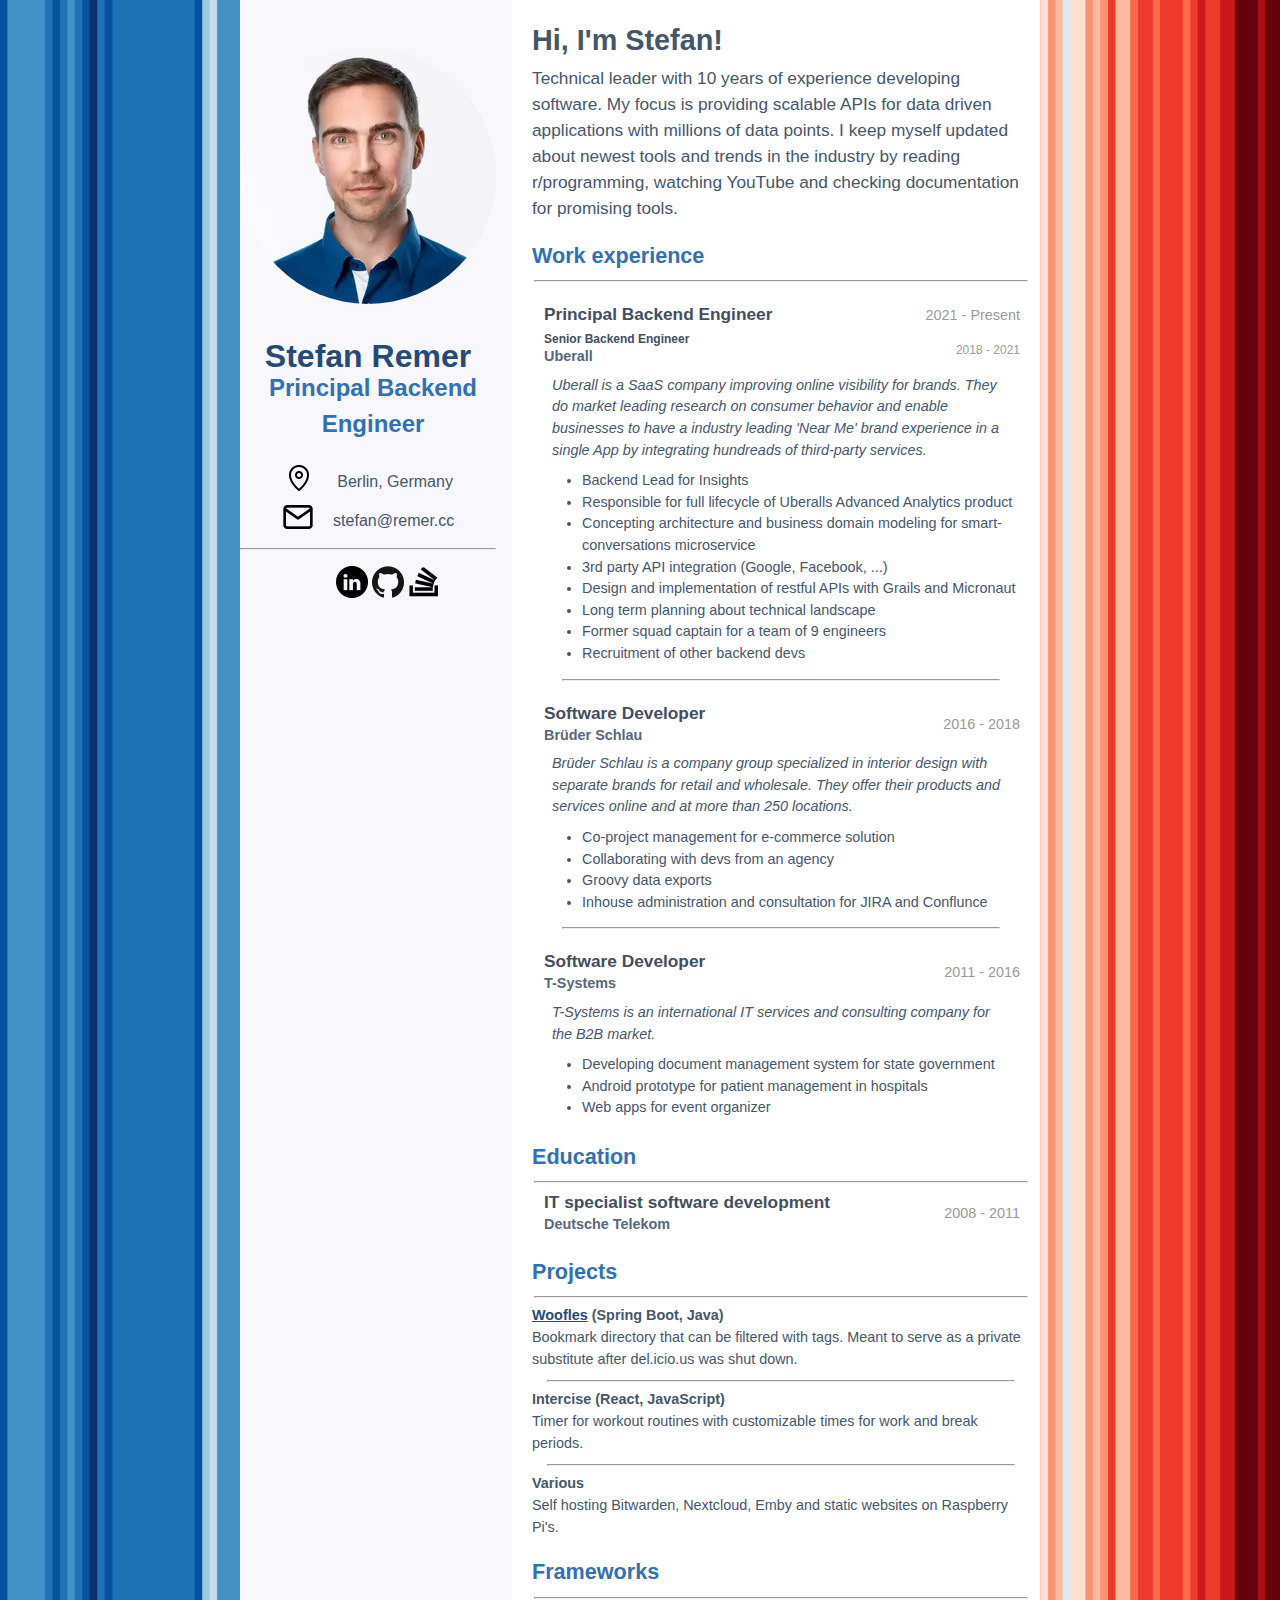
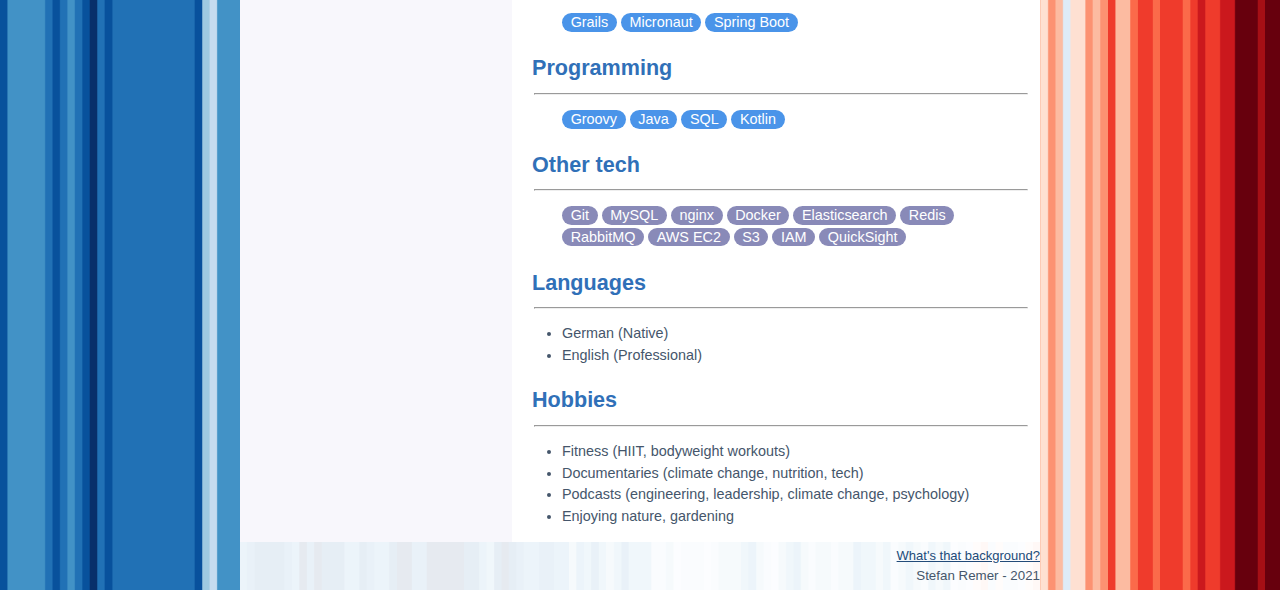
==== commit f2633746: "background" ====
--- a/index.html
+++ b/index.html
@@ -238,6 +238,8 @@
     </div>
     <footer>
       <div class="footer-text">
+        <a href="https://en.wikipedia.org/wiki/Warming_stripes" target="_blank" style="font-size: small;">What's that background?</a>
+        <br/>
         Stefan Remer - 2021
       </div>
     </footer>
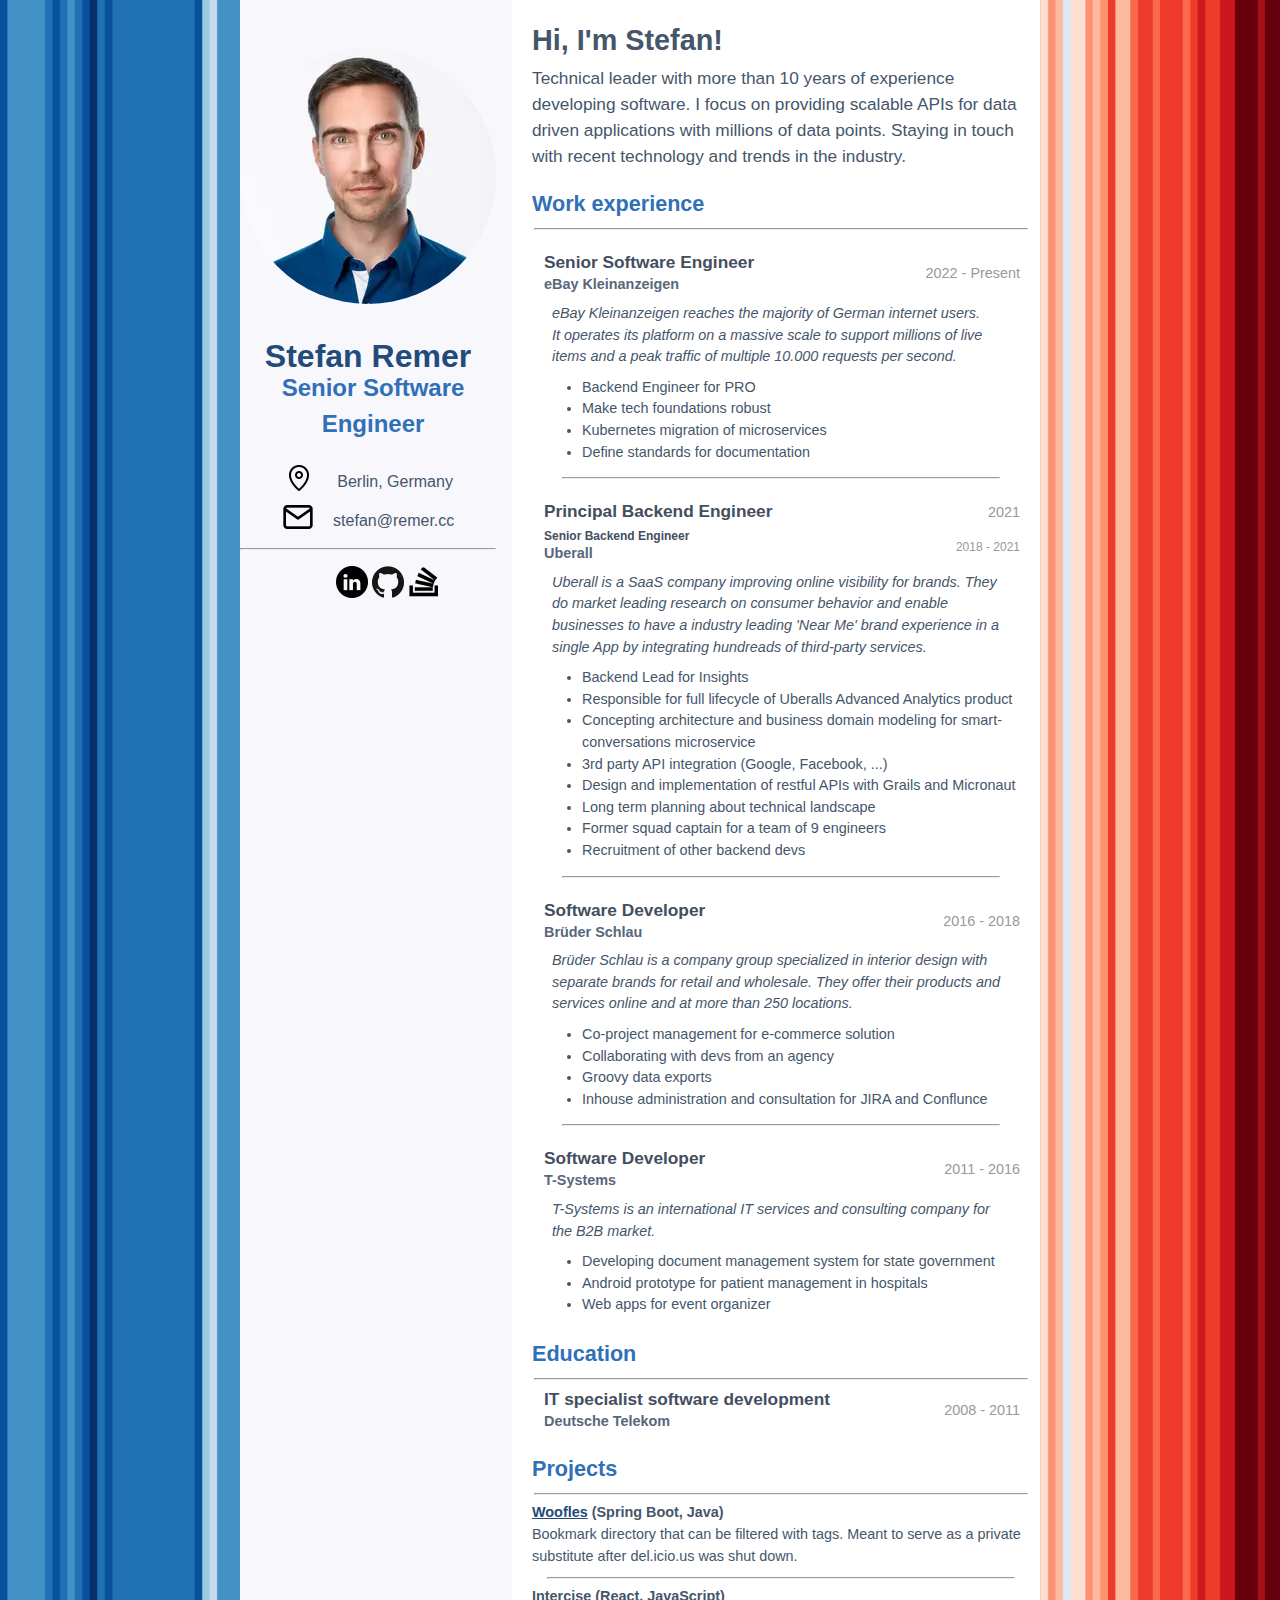
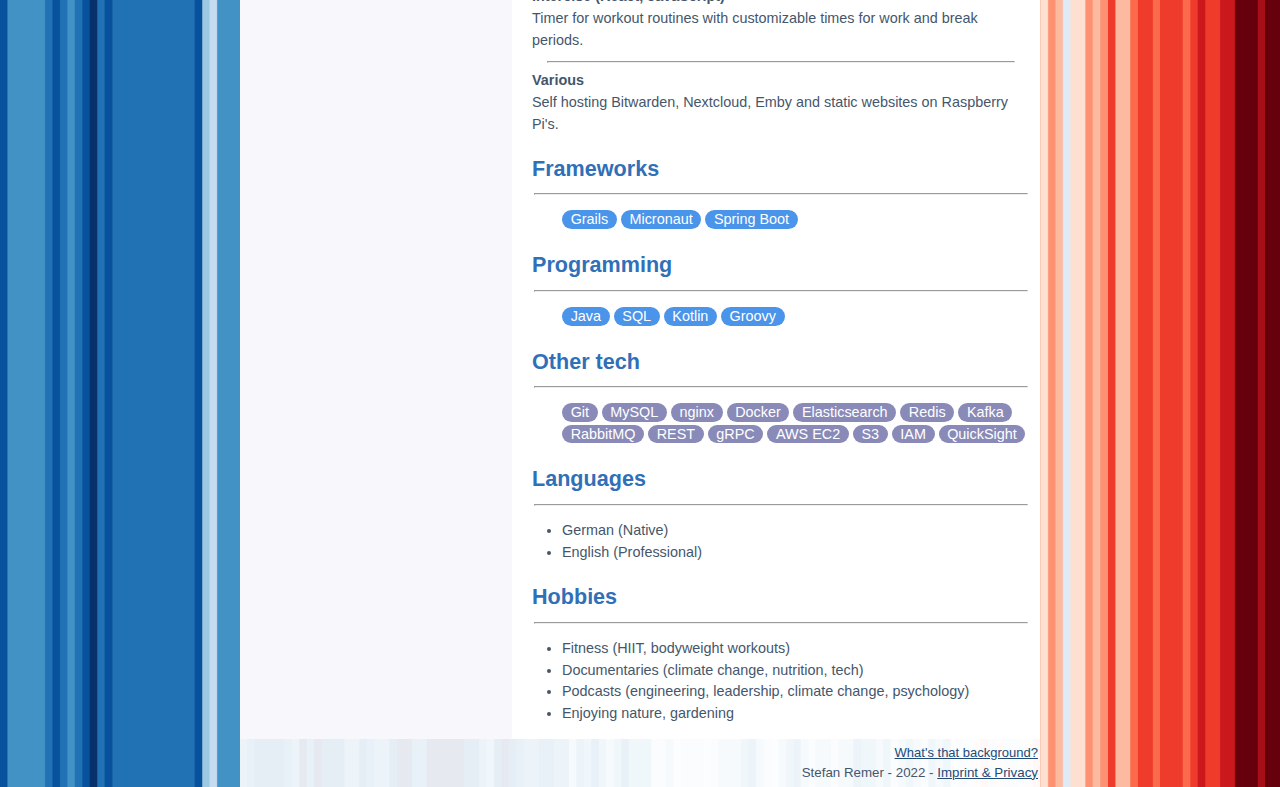
==== commit 69a15edf: "add ebayK, imprint, style updates" ====
--- a/index.html
+++ b/index.html
@@ -1,9 +1,10 @@
 <!DOCTYPE html>
-<html>
+<html lang="en">
   <head>
+    <meta charset="utf-8"/>
     <title>Stefan Remer</title>
     <style>
-      body{padding:0;margin:0;background-image:url(global-warming-stripes-1px.png);background-repeat:repeat-y;background-size:contain;font-family:Roboto,sans-serif;font-size:1rem;font-weight:400;line-height:1.5;color:#45566b}a{color:#224b79}.wrapper{display:flex;flex-direction:column;width:80%;margin:auto}.summary{padding-top:3rem;background-color:#f8f7fc;text-align:center;color:#224b79}.name{margin-bottom:-30px}.portrait img{width:256px;border-radius:50%}.contact{margin:0 35%;display:flex;flex-direction:column}.contact-row{justify-content:space-around;align-items:center;display:flex;color:#45566b}ul.social>li{display:inline-block;zoom:1}h1{margin-bottom:4px}h2,h3{margin-left:10px;color:#3070b8}.biography hr{width:95%;margin-top:-10px}#intro{margin-left:10px}.brief{font-size:larger;padding-right:6px}.biography{background-color:#fff;font-size:.9rem;width:100%}#job{margin:-20px 0 0 20px}.job{display:flex;margin:20px 20px 0;flex-direction:column}.job-header{display:flex;justify-content:space-between}.job-header-left{display:flex;flex-direction:column}.job-header-title{margin:0 2px 2px 2px;font-weight:700;font-size:larger;color:#434e5e}.small{font-size:smaller!important}.job-header-company{margin:-4px 2px 2px 2px;font-weight:700;color:#58677c}.job-header-right{color:#999;align-self:center}.company-description{margin:0 10px;padding:5px 0;font-style:italic}.job-content ul{margin:4px 0}.job-devider{margin-top:10px!important;width:84%!important}.education{margin:0 20px 0}.education-header{display:flex;justify-content:space-between}.education-left{display:flex;flex-direction:column}.education-title{margin:0 2px 2px 2px;font-weight:700;font-size:larger;color:#434e5e}.education-company{margin:-4px 2px 2px 2px;font-weight:700;color:#58677c}.education-right{color:#999;align-self:center}.project-devider{margin-top:10px!important;width:90%!important}.project-title{font-weight:700;padding:0 10px}.project-description{padding:0 10px}.skills li{display:inline-block}.skill-badge{color:#fff;background-color:#4a94e9;padding:.1em .6em;border-radius:10rem}.badge-others{background-color:#22237988}footer{margin:auto;width:80%;background-color:rgba(255,255,255,.9);text-align:right;padding:4px 0;font-size:smaller}@media screen and (min-width:992px){.wrapper{width:800px;flex-direction:row}.summary{padding-right:1rem}.contact{margin:0 2rem}.biography{padding-left:10px}footer{width:800px}}@media screen and (max-width:992px){.biography{font-size:1em}.name{font-size:1.2em}.contact-row{font-size:1.5rem}.education-title,.job-header-title{font-size:2em}.education-company,.job-header-company{font-size:1.6em}.education-right,.job-header-right{font-size:1.6em}.skill-badge{font-size:1.6em}}@media print{body{background-image:none}.portrait img{width:156px}a{color:inherit;text-decoration:inherit}.summary{background-color:#fff;width:100%;padding-top:0;display:flex;flex-direction:row}.name{margin-top:-20px}.title{margin-bottom:-10px}.header{width:100%}.contact{margin:0 20%}.social{visibility:hidden}.job-header{margin-top:-8px}footer{visibility:hidden}}
+      body{padding:0;margin:0;background-image:url("global-warming-stripes-1px.png");background-repeat:repeat-y;background-size:contain;font-family:'Roboto',sans-serif;font-size:1rem;font-weight:400;line-height:1.5;color:#45566b}a{color:#224b79}.wrapper{display:flex;flex-direction:column;width:80%;margin:auto}.summary{padding-top:3rem;background-color:#f8f7fc;text-align:center;color:#224b79}.name{margin-bottom:-30px}.portrait img{width:256px;border-radius:50%}.contact{margin:0 35%;display:flex;flex-direction:column}.contact-row{justify-content:space-around;align-items:center;display:flex;color:#45566b}ul.social>li{display:inline-block;zoom:1}h1{margin-bottom:4px}h2,h3{margin-left:10px;color:#3070b8}.biography hr{width:95%;margin-top:-10px}#intro{margin-left:10px}.brief{font-size:larger;padding-right:6px}.biography{background-color:#fff;font-size:.9rem;width:100%}#job{margin:-20px 0 0 20px}.job{display:flex;margin:20px 20px 0;flex-direction:column}.job-header{display:flex;justify-content:space-between}  .job-header-left{display:flex;flex-direction:column}.job-header-title{margin:0 2px 2px;font-weight:700;font-size:larger;color:#434e5e}.small{font-size:smaller !important}.job-header-company{margin:-4px 2px 2px;font-weight:700;color:#58677c}.job-header-right{color:#999;align-self:center}.company-description{margin:0 10px;padding:5px 0;font-style:italic}.job-content ul{margin:4px 0}.job-devider{margin-top:10px !important;width:84% !important}.education{margin:0 20px 0}.education-header{display:flex;justify-content:space-between}.education-left{display:flex;flex-direction:column}.education-title{margin:0 2px 2px;font-weight:700;font-size:larger;color:#434e5e}.education-company{margin:-4px 2px 2px;font-weight:700;color:#58677c}.education-right{color:#999;align-self:center}.project-devider{margin-top:10px !important;width:90% !important}.project-title{font-weight:700;padding:0 10px}.project-description{padding:0 10px}.skills li{display:inline-block}.skill-badge{color:#fff;background-color:#4a94e9;padding:.1em .6em;border-radius:10rem}  .badge-others{background-color:#22237988}footer{margin:auto;width:80%;background-color:rgba(255,255,255,.9);text-align:right;padding:4px 0;font-size:smaller}@media screen and (min-width:992px){.wrapper{width:800px;flex-direction:row}.summary{padding-right:1rem}.contact{margin:0 2rem}.biography{padding-left:10px}footer{width:800px}}@media screen and (max-width:992px){.biography{font-size:1em}.name{font-size:1.2em}.contact-row{font-size:1.5rem}.job-header-title,.education-title{font-size:2em}.job-header-company,.education-company{font-size:1.6em}.job-header-right,.education-right{font-size:1.6em}.skill-badge{font-size:1.6em}}@media print{body{background-image:none}.portrait img{width:156px;height:156px}a{color:inherit;text-decoration:inherit}.summary{background-color:#fff;width:100%;padding-top:0;display:flex;flex-direction:row}.name{margin-top:-20px}.title{margin-bottom:-10px}.header{width:100%}.contact{margin:0 20%}.social{visibility:hidden}.job-header{margin-top:-8px}footer{visibility:hidden}}
     </style>
     <meta property="og:title" content="Stefan Remer" />
     <meta property="og:description" content="Personal developer website" />
@@ -15,23 +16,23 @@
     <div class="wrapper">
       <div class="summary">
         <div class="portrait">
-          <img src="portrait.webp" height="256px" width="256px"/>
+          <img src="portrait.webp" height="256" width="256" alt="Portrait"/>
         </div>
         <div class="header">
           <div class="name">
             <h1>Stefan Remer</h1>
           </div>
           <div class="title">
-            <h2>Principal Backend Engineer</h2>
+            <h2>Senior Software Engineer</h2>
           </div>
 
           <div class="contact">
             <div class="contact-row">
-              <div><img src="pin.webp" height="32px" width="32px"/></div>
+              <div><img src="pin.webp" height="32" width="32" alt="Geo pin icon"/></div>
               <div>Berlin, Germany</div>
             </div>
             <div class="contact-row">
-              <div><img src="mail.webp" height="32px" width="32px"/></div>
+              <div><img src="mail.webp" height="32" width="32" alt="Mail icon"/></div>
               <div>stefan@remer.cc</div>
             </div>
           </div>
@@ -40,19 +41,18 @@
         <hr />
 
         <ul class="social">
-          <li><a href="https://linkedin.com/in/stefan-remer/" target="_blank"><img src="linkedin.webp" height="32px" width="32px"/></a></li>
-          <li><a href="https://github.com/steffbo" target="_blank"><img src="github.webp" height="32px" width="32px"/></a></li>
-          <li><a href="https://stackoverflow.com/users/651100/" target="_blank"><img src="stackoverflow.webp" height="32px" width="32px"/></a></li>
+          <li><a href="https://linkedin.com/in/stefan-remer/" target="_blank"><img src="linkedin.webp" height="32" width="32" alt="Linkedin icon"/></a></li>
+          <li><a href="https://github.com/steffbo" target="_blank"><img src="github.webp" height="32" width="32" alt="Github icon"/></a></li>
+          <li><a href="https://stackoverflow.com/users/651100/" target="_blank"><img src="stackoverflow.webp" height="32" width="32" alt="Stackoverflow icon"/></a></li>
         </ul>
       </div>
 
       <div class="biography">
         <section id="intro">
           <h1>Hi, I'm Stefan!</h1>
-          <div class="brief">Technical leader with 10 years of experience developing software.
-            My focus is providing scalable APIs for data driven applications with millions of data points.
-            I keep myself updated about newest tools and trends in the industry by reading r/programming, watching YouTube
-            and checking documentation for promising tools. 
+          <div class="brief">Technical leader with more than 10 years of experience developing software.
+            I focus on providing scalable APIs for data driven applications with millions of data points.
+            Staying in touch with recent technology and trends in the industry.
           </div>
         </section>
 
@@ -62,9 +62,34 @@
           <div class="job">
             <div class="job-header">
               <div class="job-header-left">
+                <div class="job-header-title">Senior Software Engineer</div>
+                <div class="job-header-company">eBay Kleinanzeigen</div>
+              </div>
+              <div class="job-header-right">2022 - Present</div>
+            </div>
+            <div class="company-description">
+              eBay Kleinanzeigen reaches the majority of German internet users.<br/>
+              It operates its platform on a massive scale to support millions of live items
+              and a peak traffic of multiple 10.000 requests per second.
+            </div>
+            <div class="job-content">
+              <ul>
+                <li>Backend Engineer for PRO</li>
+                <li>Make tech foundations robust</li>
+                <li>Kubernetes migration of microservices</li>
+                <li>Define standards for documentation</li>
+              </ul>
+            </div>
+          </div>
+
+          <hr class="job-devider"/>
+
+          <div class="job">
+            <div class="job-header">
+              <div class="job-header-left">
                 <div class="job-header-title">Principal Backend Engineer</div>
               </div>
-              <div class="job-header-right">2021 - Present</div>
+              <div class="job-header-right">2021</div>
             </div>
             <div class="job-header">
               <div class="job-header-left">
@@ -189,10 +214,10 @@
           <h2>Programming</h2>
           <hr/>
           <ul class="skills">
-            <li><span class="skill-badge">Groovy</span></li>
             <li><span class="skill-badge">Java</span></li>
             <li><span class="skill-badge">SQL</span></li>
             <li><span class="skill-badge">Kotlin</span></li>
+            <li><span class="skill-badge">Groovy</span></li>
           </ul>
 
           <h2>Other tech</h2>
@@ -204,7 +229,10 @@
             <li><span class="skill-badge badge-others">Docker</span></li>
             <li><span class="skill-badge badge-others">Elasticsearch</span></li>
             <li><span class="skill-badge badge-others">Redis</span></li>
+            <li><span class="skill-badge badge-others">Kafka</span></li>
             <li><span class="skill-badge badge-others">RabbitMQ</span></li>
+            <li><span class="skill-badge badge-others">REST</span></li>
+            <li><span class="skill-badge badge-others">gRPC</span></li>
             <li><span class="skill-badge badge-others">AWS EC2</span></li>
             <li><span class="skill-badge badge-others">S3</span></li>
             <li><span class="skill-badge badge-others">IAM</span></li>
@@ -237,10 +265,10 @@
 
     </div>
     <footer>
-      <div class="footer-text">
+      <div class="footer-text" style="padding-right: 2px">
         <a href="https://en.wikipedia.org/wiki/Warming_stripes" target="_blank" style="font-size: small;">What's that background?</a>
         <br/>
-        Stefan Remer - 2021
+        Stefan Remer - 2022 - <a href="imprint.html">Imprint & Privacy</a>
       </div>
     </footer>
   </body>
